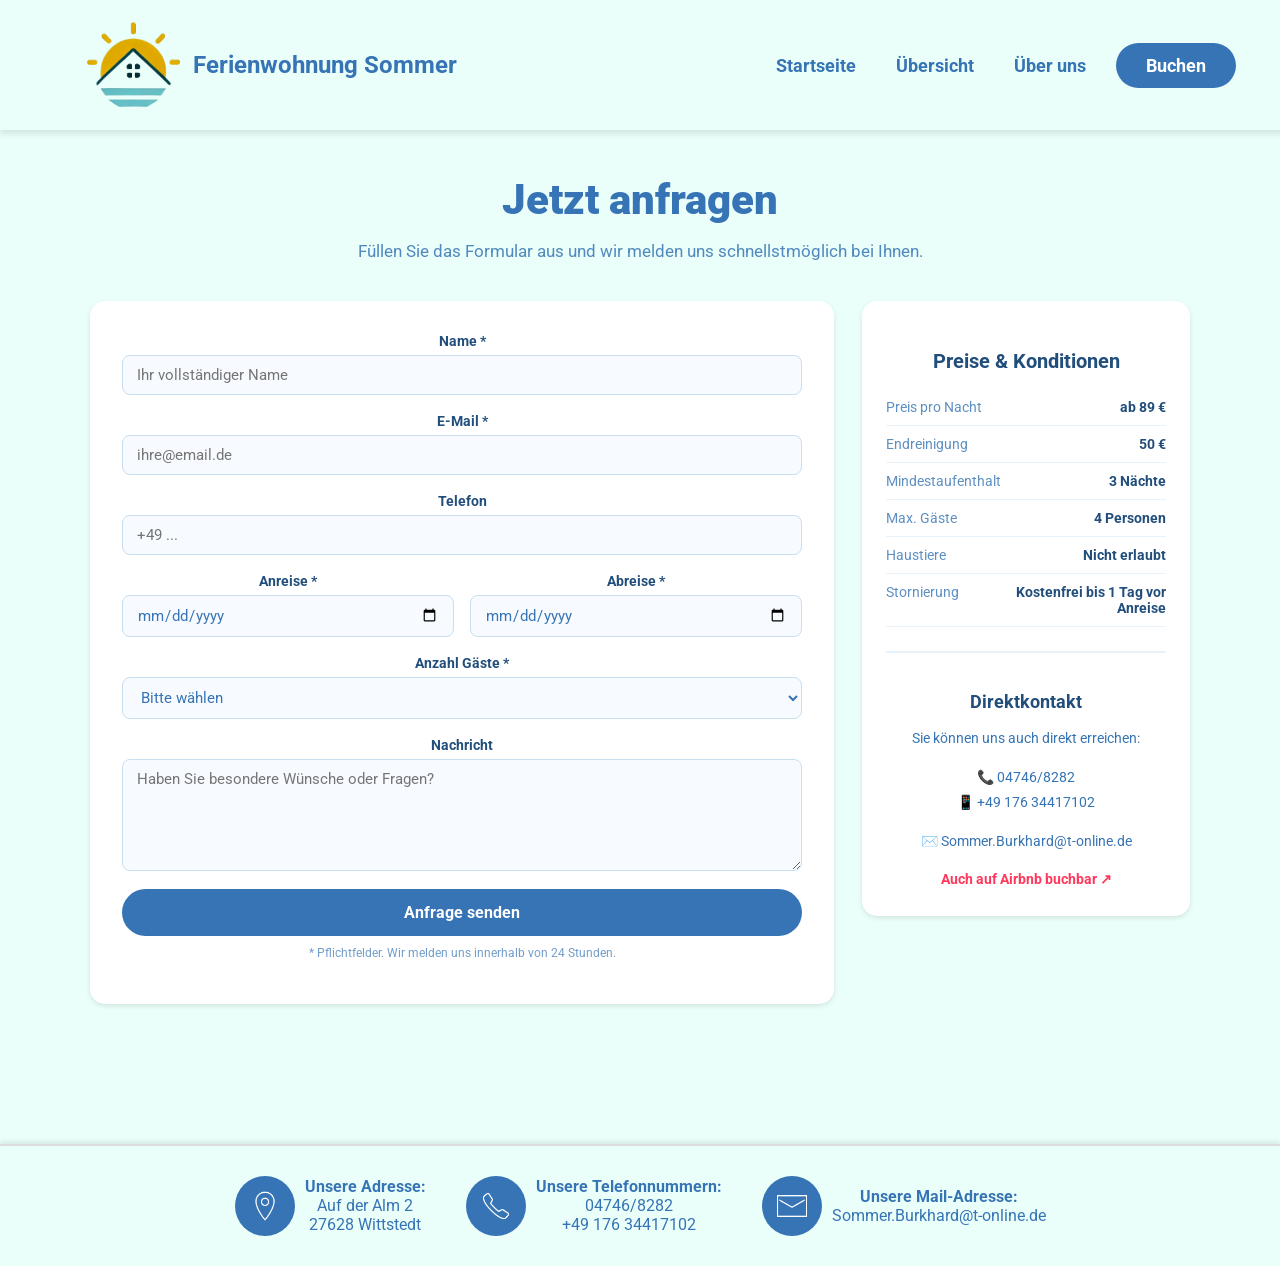
==== buchen.html @ d56ddfed "Logo fix" ====
<!DOCTYPE html>
<html lang="de">
<head>
    <meta charset="UTF-8">
    <meta name="viewport" content="width=device-width, initial-scale=1.0">
    <title>Buchen – Ferienwohnung Sommer</title>
    <link href="https://fonts.googleapis.com/css2?family=Roboto:wght@400;700;900&display=swap" rel="stylesheet">
    <link rel="stylesheet" href="static/css/style.css">
    <link rel="stylesheet" href="static/css/buchen.css">
    <script defer src="static/js/buchen.js"></script>
</head>
<body>

    <header>
        <div class="header-container">
            <div class="logo">
                <img src="static/images/logo.png" alt="Logo">
                <h1>Ferienwohnung Sommer</h1>
            </div>
            <nav>
                <ul>
                    <li><a href="index.html">Startseite</a></li>
                    <li><a href="uebersicht.html">Übersicht</a></li>
                    <li><a href="ueber_uns.html">Über uns</a></li>
                    <li><a href="buchen.html" class="button">Buchen</a></li>
                </ul>
            </nav>
        </div>
    </header>

    <main class="buchen-main">

        <section class="buchen-hero">
            <h2>Jetzt anfragen</h2>
            <p>Füllen Sie das Formular aus und wir melden uns schnellstmöglich bei Ihnen.</p>
        </section>

        <section class="buchen-layout">

            <!-- FORMULAR -->
            <div class="buchen-form-box">
                <form id="buchungsformular" action="mailto:Sommer.Burkhard@t-online.de" method="get">

                    <div class="form-group">
                        <label for="name">Name *</label>
                        <input type="text" id="name" name="name" placeholder="Ihr vollständiger Name" required>
                    </div>

                    <div class="form-group">
                        <label for="email">E-Mail *</label>
                        <input type="email" id="email" name="email" placeholder="ihre@email.de" required>
                    </div>

                    <div class="form-group">
                        <label for="telefon">Telefon</label>
                        <input type="tel" id="telefon" name="telefon" placeholder="+49 ...">
                    </div>

                    <div class="form-row">
                        <div class="form-group">
                            <label for="anreise">Anreise *</label>
                            <input type="date" id="anreise" name="anreise" required>
                        </div>
                        <div class="form-group">
                            <label for="abreise">Abreise *</label>
                            <input type="date" id="abreise" name="abreise" required>
                        </div>
                    </div>

                    <div class="form-group">
                        <label for="gaeste">Anzahl Gäste *</label>
                        <select id="gaeste" name="gaeste" required>
                            <option value="" disabled selected>Bitte wählen</option>
                            <option value="1">1 Person</option>
                            <option value="2">2 Personen</option>
                            <option value="3">3 Personen</option>
                            <option value="4">4 Personen</option>
                        </select>
                    </div>

                    <div class="form-group">
                        <label for="nachricht">Nachricht</label>
                        <textarea id="nachricht" name="nachricht" rows="4" placeholder="Haben Sie besondere Wünsche oder Fragen?"></textarea>
                    </div>

                    <div id="preis-info" class="preis-info hidden">
                        <span id="preis-text"></span>
                    </div>

                    <button type="submit" class="submit-button">Anfrage senden</button>
                    <p class="form-hinweis">* Pflichtfelder. Wir melden uns innerhalb von 24 Stunden.</p>
                </form>
            </div>

            <!-- INFO-PANEL -->
            <div class="buchen-info-box">
                <h3>Preise &amp; Konditionen</h3>
                <div class="info-item">
                    <span class="info-label">Preis pro Nacht</span>
                    <span class="info-value">ab 89 €</span>
                </div>
                <div class="info-item">
                    <span class="info-label">Endreinigung</span>
                    <span class="info-value">50 €</span>
                </div>
                <div class="info-item">
                    <span class="info-label">Mindestaufenthalt</span>
                    <span class="info-value">3 Nächte</span>
                </div>
                <div class="info-item">
                    <span class="info-label">Max. Gäste</span>
                    <span class="info-value">4 Personen</span>
                </div>
                <div class="info-item">
                    <span class="info-label">Haustiere</span>
                    <span class="info-value">Nicht erlaubt</span>
                </div>
                <div class="info-item">
                    <span class="info-label">Stornierung</span>
                    <span class="info-value">Kostenfrei bis 1 Tag vor Anreise</span>
                </div>

                <div class="direktkontakt">
                    <h3>Direktkontakt</h3>
                    <p>Sie können uns auch direkt erreichen:</p>
                    <p>📞 04746/8282<br>📱 +49 176 34417102</p>
                    <p>✉️ Sommer.Burkhard@t-online.de</p>
                    <a href="https://www.airbnb.de" target="_blank" class="airbnb-link">Auch auf Airbnb buchbar ↗</a>
                </div>
            </div>

        </section>
    </main>

    <footer class="footer">
        <div class="footer-section">
            <div class="footer-icon">
                <img src="static/images/FooterIcon_Location.png" alt="Adresse">
            </div>
            <div>
                <strong>Unsere Adresse:</strong><br>
                Auf der Alm 2<br>
                27628 Wittstedt
            </div>
        </div>
        <div class="footer-section">
            <div class="footer-icon">
                <img src="static/images/FooterIcon_Phone.png" alt="Telefon">
            </div>
            <div>
                <strong>Unsere Telefonnummern:</strong><br>
                04746/8282<br>
                +49 176 34417102
            </div>
        </div>
        <div class="footer-section">
            <div class="footer-icon">
                <img src="static/images/FooterIcon_Mail.png" alt="E-Mail">
            </div>
            <div>
                <strong>Unsere Mail-Adresse:</strong><br>
                Sommer.Burkhard@t-online.de
            </div>
        </div>
    </footer>

</body>
</html>
---- static/css/style.css ----
body {
    font-family: 'Roboto', sans-serif;
    background-color: #EAFFFA;
    text-align: center;
    margin: 0;
    padding: 0;
    color: #3674B5;
}

/* HEADER */
header {
    display: flex;
    justify-content: center;
    align-items: center;
    background-color: #EAFFFA;
    padding: 20px;
    position: fixed;
    width: 100%;
    top: 0;
    left: 0;
    z-index: 1000;
    box-shadow: 0 4px 6px rgba(0, 0, 0, 0.1);
}

.header-container {
    display: flex;
    width: 90%;
    max-width: 1200px;
    justify-content: space-between;
    align-items: center;
}

.logo {
    display: flex;
    align-items: center;
}

.logo img {
    height: 90px;
    margin-right: 10px;
}

.logo h1 {
    font-size: 24px;
    font-weight: 700;
    color: #3674B5;
    margin: 0;
}

/* NAVIGATION */
nav {
    display: flex;
    align-items: center;
}

nav ul {
    list-style: none;
    padding: 0;
    display: flex;
    gap: 20px;
    align-items: center;
    flex-wrap: wrap;
}

nav ul li {
    display: inline;
}

nav ul li a {
    text-decoration: none;
    color: #3674B5;
    font-weight: bold;
    font-size: 18px;
    padding: 5px 10px;
    transition: color 0.3s ease-in-out;
}

nav ul li a:hover {
    color: #2a5a8f;
}

/* NAVIGATION UNDERLINE ACTIV */
nav ul li a.active {
    text-decoration: none;
    position: relative;
    padding-bottom: 5px; 
    display: inline-block; 
    border-bottom: 3px solid #3674B5;
}

/* NAVIGATION BAR BUTTONS */
.button {
    display: inline-block;
    background-color: #3674B5;
    color: white;
    padding: 12px 30px;
    text-decoration: none;
    border-radius: 30px;
    font-weight: bold;
    white-space: nowrap;
    transition: background-color 0.3s ease-in-out, transform 0.2s ease-in-out;
}

.button:hover {
    background-color: #2a5a8f;
    color: white;
    transform: scale(1.05);
}

/* SLIDER */
.slideshow-container {
    display: flex;
    flex-direction: column;
    align-items: center;
    position: relative;
    width: 90%;
    max-width: 1300px;
    height: 550px;          /* ← feste Höhe für alle Slides */
    margin: 150px auto 20px;
    overflow: hidden;
    border-radius: 15px;
}

.mySlides {
    width: 100%;
    height: 100%;           /* ← füllt den Container */
    display: none;
    border-radius: 15px;
}

.mySlides img {
    width: 100%;
    height: 100%;           /* ← füllt den Slide */
    object-fit: cover;      /* ← Bild wird zugeschnitten, nicht verzerrt */
    object-position: center;/* ← zentriert ausschneiden */
    border-radius: 15px;
    display: block;
}
  
/* SLIDER BUTTONS */
.prev, .next {
    position: absolute;
    top: 50%;
    background-color: #A1E3F9;
    color: #3674B5;
    padding: 7px;
    cursor: pointer;
    font-size: 20px;
    border-radius: 50%;
    box-shadow: 0 3px 8px rgba(0, 0, 0, 0.5);
    transition: transform 0.3s
}

    /* HOVER EFFECT SLIDER BUTTONS */
.prev:hover, .next:hover {
    background-color: #2a5a8f;
    color: #A1E3F9; 
    transform: scale(1.1); 
}

    /* POSTION SLIDER BUTTONS */
.next {
    right: 10px;
}

.prev {
    left: 10px;
}

/* Fading animation */
.fade {
    animation-name: fade;
    animation-duration: 1.5s;
}
  
@keyframes fade {
    from {opacity: .4}
    to {opacity: 1}
}

/* Welcome Title */
.welcome-title {
    font-size: 40px;
    font-weight: 900;
    text-align: center;
    color: #3674B5;
    margin-top: 40px;
}

/* Info Boxen */
.info-container {
    display: flex;
    flex-direction: column;
    align-items: center;
    max-width: 1000px;
    margin: auto;
    gap: 40px;
}

.info-box {
    display: flex;
    flex-direction: row;
    align-items: center;
    gap: 20px;
    width: 90%;
    max-width: 900px;
    background: white;
    padding: 20px;
    border-radius: 15px;
    box-shadow: 0 2px 5px rgba(0,0,0,0.1);
}

.info-box.reverse {
    flex-direction: row-reverse;
}

.info-box img {
    width: 400px;
    height: 300px;
    object-fit: cover;
    border-radius: 15px;
}

.info-text {
    width: 55%;
    text-align: left;

}

.info-text h3 {
    color: #224E7C;
    font-size: 30px;
}

.info-text p {
    font-size: 15px;
}


/* Footer */
.footer {
  background-color: #EAFFFA;
  display: flex;
  justify-content: center;
  gap: 40px;
  padding: 30px 20px;
  border-top: 2px solid #ddd;
  box-shadow: 0 -2px 5px rgba(0, 0, 0, 0.1);
  flex-wrap: wrap;
  margin-top: 80px;
}

.footer-section {
  display: flex;
  align-items: center;
  gap: 10px;
  max-width: 300px;
}

.footer-icon {
    background-color: #3674B5;
    border-radius: 50%;
    width: 60px; 
    height: 60px;
    display: flex;
    align-items: center;
    justify-content: center;
  }

.footer-icon img {
    width: 30px;   
    object-fit: contain; 

}
---- static/css/buchen.css ----
/* BUCHEN – buchen.css */

.buchen-main {
    max-width: 1100px;
    margin: 0 auto;
    padding: 140px 20px 60px;
}

.buchen-hero {
    text-align: center;
    margin-bottom: 40px;
}

.buchen-hero h2 {
    font-size: 42px;
    font-weight: 900;
    color: #3674B5;
    margin-bottom: 10px;
}

.buchen-hero p {
    font-size: 17px;
    color: #3674B5;
    opacity: 0.85;
}

/* LAYOUT: Formular + Info nebeneinander */
.buchen-layout {
    display: flex;
    gap: 28px;
    align-items: flex-start;
    flex-wrap: wrap;
}

/* FORMULAR-BOX */
.buchen-form-box {
    flex: 1 1 500px;
    background: white;
    border-radius: 15px;
    box-shadow: 0 2px 5px rgba(0,0,0,0.1);
    padding: 32px;
}

.form-group {
    display: flex;
    flex-direction: column;
    margin-bottom: 18px;
}

.form-group label {
    font-weight: 700;
    color: #224E7C;
    font-size: 14px;
    margin-bottom: 6px;
}

.form-group input,
.form-group select,
.form-group textarea {
    border: 1.5px solid #c8dff0;
    border-radius: 8px;
    padding: 10px 14px;
    font-size: 15px;
    font-family: 'Roboto', sans-serif;
    color: #3674B5;
    background: #f7fbff;
    transition: border-color 0.2s ease;
    outline: none;
}

.form-group input:focus,
.form-group select:focus,
.form-group textarea:focus {
    border-color: #3674B5;
    background: white;
}

.form-group textarea {
    resize: vertical;
    min-height: 90px;
}

/* Zwei Felder nebeneinander (Datum) */
.form-row {
    display: flex;
    gap: 16px;
}

.form-row .form-group {
    flex: 1;
}

/* Preis-Kalkulation */
.preis-info {
    background: #eafffa;
    border: 1.5px solid #A1E3F9;
    border-radius: 8px;
    padding: 12px 16px;
    color: #224E7C;
    font-weight: 700;
    font-size: 15px;
    margin-bottom: 16px;
    transition: all 0.3s ease;
}

.preis-info.hidden {
    display: none;
}

/* Absendebutton */
.submit-button {
    width: 100%;
    background-color: #3674B5;
    color: white;
    border: none;
    border-radius: 30px;
    padding: 14px;
    font-size: 16px;
    font-weight: 700;
    font-family: 'Roboto', sans-serif;
    cursor: pointer;
    transition: background-color 0.3s ease, transform 0.2s ease;
}

.submit-button:hover {
    background-color: #2a5a8f;
    transform: scale(1.02);
}

.form-hinweis {
    text-align: center;
    font-size: 12px;
    color: #3674B5;
    opacity: 0.7;
    margin-top: 10px;
}

/* INFO-PANEL rechts */
.buchen-info-box {
    flex: 0 0 280px;
    background: white;
    border-radius: 15px;
    box-shadow: 0 2px 5px rgba(0,0,0,0.1);
    padding: 28px 24px;
}

.buchen-info-box h3 {
    color: #224E7C;
    font-size: 20px;
    margin-bottom: 16px;
}

.info-item {
    display: flex;
    justify-content: space-between;
    align-items: flex-start;
    padding: 10px 0;
    border-bottom: 1px solid #e8f2fb;
    gap: 10px;
}

.info-item:last-of-type {
    border-bottom: none;
}

.info-label {
    font-size: 14px;
    color: #3674B5;
    opacity: 0.8;
}

.info-value {
    font-size: 14px;
    font-weight: 700;
    color: #224E7C;
    text-align: right;
}

/* Direktkontakt */
.direktkontakt {
    margin-top: 24px;
    padding-top: 20px;
    border-top: 2px solid #e8f2fb;
}

.direktkontakt h3 {
    color: #224E7C;
    font-size: 18px;
    margin-bottom: 10px;
}

.direktkontakt p {
    font-size: 14px;
    color: #3674B5;
    line-height: 1.8;
    margin-bottom: 8px;
}

.airbnb-link {
    display: inline-block;
    margin-top: 8px;
    color: #ff385c;
    font-weight: 700;
    font-size: 14px;
    text-decoration: none;
    transition: opacity 0.2s;
}

.airbnb-link:hover {
    opacity: 0.75;
}

/* Karte auf Übersichtsseite */
.karte-section {
    width: 80%;
    margin: 10px auto 40px;
    background: white;
    border-radius: 15px;
    box-shadow: 0 2px 5px rgba(0,0,0,0.1);
    padding: 14px 16px 16px;
}

.karte-head {
    color: #224E7C;
    font-size: 30px;
    text-align: left;
    margin-bottom: 12px;
}

.karte-container {
    border-radius: 12px;
    overflow: hidden;
}

/* RESPONSIVE */
@media (max-width: 800px) {
    .buchen-layout {
        flex-direction: column;
    }

    .buchen-info-box {
        flex: 1 1 100%;
    }

    .form-row {
        flex-direction: column;
    }
}

@media (max-width: 500px) {
    .buchen-hero h2 {
        font-size: 30px;
    }

    .buchen-form-box {
        padding: 20px;
    }
}
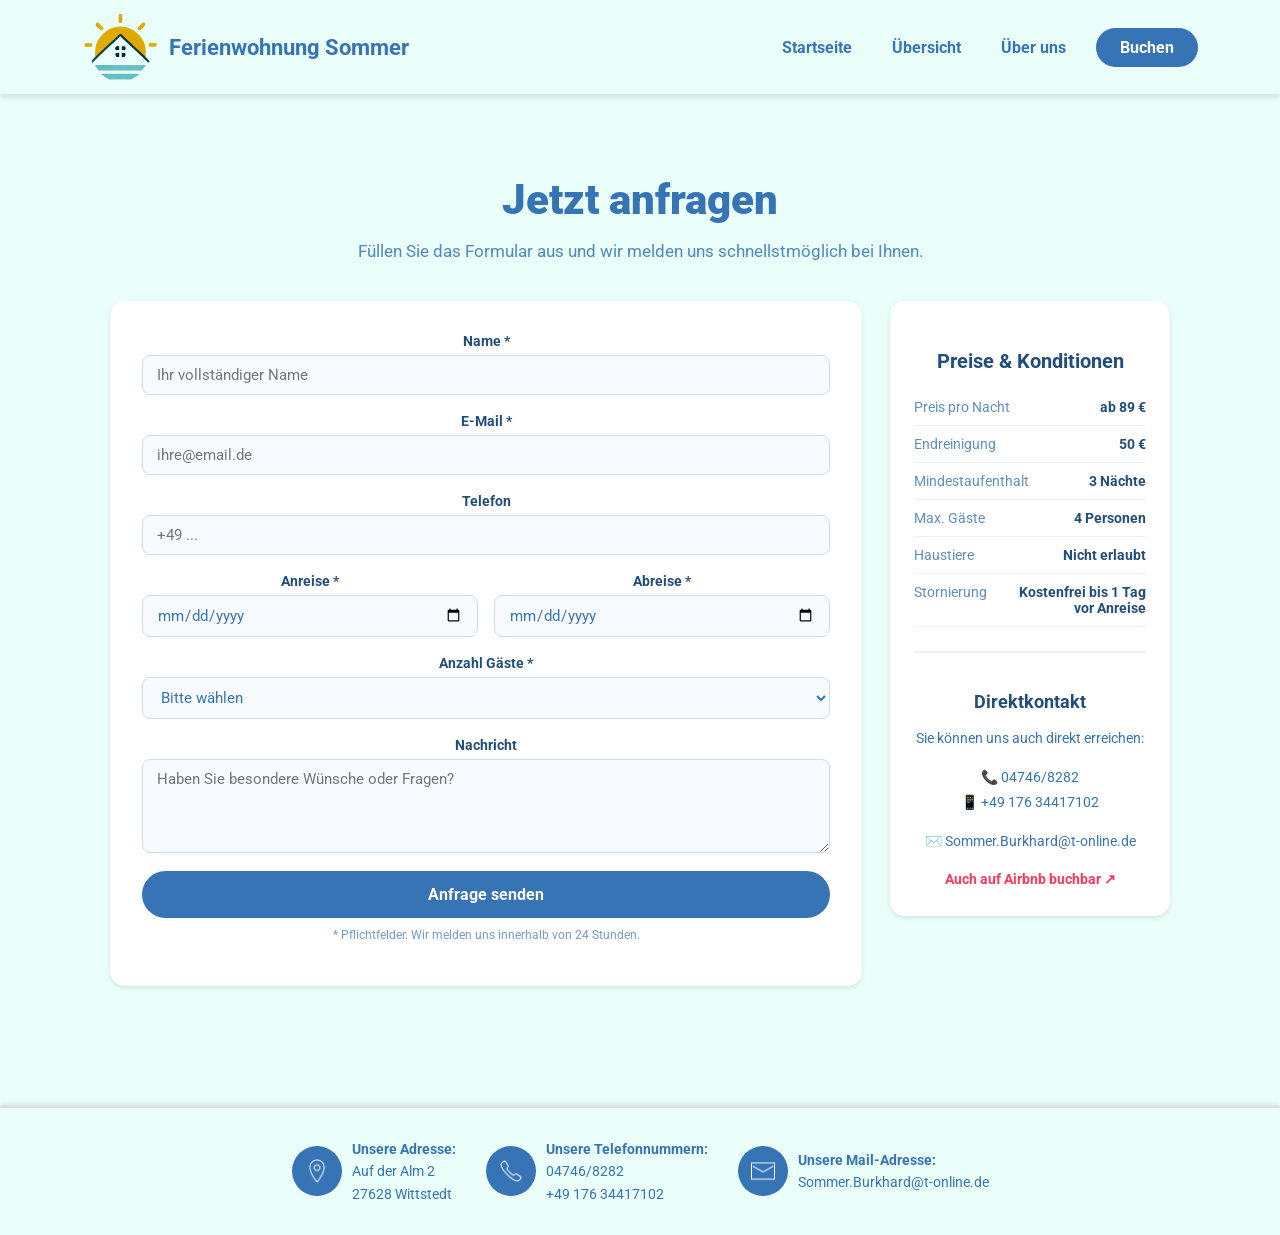
==== commit 08a06d39: "mobile version" ====
--- a/buchen.html
+++ b/buchen.html
@@ -8,6 +8,7 @@
     <link rel="stylesheet" href="static/css/style.css">
     <link rel="stylesheet" href="static/css/buchen.css">
     <script defer src="static/js/buchen.js"></script>
+    <script defer src="static/js/script.js"></script>
 </head>
 <body>
 
@@ -17,7 +18,8 @@
                 <img src="static/images/logo.png" alt="Logo">
                 <h1>Ferienwohnung Sommer</h1>
             </div>
-            <nav>
+            <button class="hamburger" id="hamburger" aria-label="Menü öffnen"><span></span><span></span><span></span></button>
+            <nav id="main-nav">
                 <ul>
                     <li><a href="index.html">Startseite</a></li>
                     <li><a href="uebersicht.html">Übersicht</a></li>
@@ -165,4 +167,4 @@
     </footer>
 
 </body>
-</html>+</html>
--- a/static/css/style.css
+++ b/static/css/style.css
@@ -1,3 +1,8 @@
+/* ===== BASE ===== */
+* {
+    box-sizing: border-box;
+}
+
 body {
     font-family: 'Roboto', sans-serif;
     background-color: #EAFFFA;
@@ -7,13 +12,13 @@
     color: #3674B5;
 }
 
-/* HEADER */
+/* ===== HEADER ===== */
 header {
     display: flex;
     justify-content: center;
     align-items: center;
     background-color: #EAFFFA;
-    padding: 20px;
+    padding: 12px 20px;
     position: fixed;
     width: 100%;
     top: 0;
@@ -36,18 +41,18 @@
 }
 
 .logo img {
-    height: 90px;
+    height: 70px;
     margin-right: 10px;
 }
 
 .logo h1 {
-    font-size: 24px;
+    font-size: 22px;
     font-weight: 700;
     color: #3674B5;
     margin: 0;
 }
 
-/* NAVIGATION */
+/* ===== NAVIGATION ===== */
 nav {
     display: flex;
     align-items: center;
@@ -56,21 +61,17 @@
 nav ul {
     list-style: none;
     padding: 0;
+    margin: 0;
     display: flex;
     gap: 20px;
     align-items: center;
-    flex-wrap: wrap;
-}
-
-nav ul li {
-    display: inline;
 }
 
 nav ul li a {
     text-decoration: none;
     color: #3674B5;
     font-weight: bold;
-    font-size: 18px;
+    font-size: 16px;
     padding: 5px 10px;
     transition: color 0.3s ease-in-out;
 }
@@ -79,21 +80,51 @@
     color: #2a5a8f;
 }
 
-/* NAVIGATION UNDERLINE ACTIV */
 nav ul li a.active {
-    text-decoration: none;
     position: relative;
-    padding-bottom: 5px; 
-    display: inline-block; 
+    padding-bottom: 5px;
+    display: inline-block;
     border-bottom: 3px solid #3674B5;
 }
 
-/* NAVIGATION BAR BUTTONS */
+/* ===== HAMBURGER MENÜ ===== */
+.hamburger {
+    display: none;
+    flex-direction: column;
+    gap: 5px;
+    cursor: pointer;
+    padding: 5px;
+    background: none;
+    border: none;
+    z-index: 1100;
+}
+
+.hamburger span {
+    display: block;
+    width: 26px;
+    height: 3px;
+    background-color: #3674B5;
+    border-radius: 3px;
+    transition: all 0.3s ease;
+}
+
+/* Hamburger Animation wenn offen */
+.hamburger.open span:nth-child(1) {
+    transform: translateY(8px) rotate(45deg);
+}
+.hamburger.open span:nth-child(2) {
+    opacity: 0;
+}
+.hamburger.open span:nth-child(3) {
+    transform: translateY(-8px) rotate(-45deg);
+}
+
+/* ===== BUTTON ===== */
 .button {
     display: inline-block;
     background-color: #3674B5;
-    color: white;
-    padding: 12px 30px;
+    color: white !important;
+    padding: 10px 24px;
     text-decoration: none;
     border-radius: 30px;
     font-weight: bold;
@@ -103,98 +134,92 @@
 
 .button:hover {
     background-color: #2a5a8f;
-    color: white;
     transform: scale(1.05);
 }
 
-/* SLIDER */
+/* ===== SLIDER ===== */
 .slideshow-container {
-    display: flex;
-    flex-direction: column;
-    align-items: center;
     position: relative;
     width: 90%;
     max-width: 1300px;
-    height: 550px;          /* ← feste Höhe für alle Slides */
-    margin: 150px auto 20px;
+    height: 550px;
+    margin: 110px auto 20px;
     overflow: hidden;
     border-radius: 15px;
 }
 
 .mySlides {
     width: 100%;
-    height: 100%;           /* ← füllt den Container */
+    height: 100%;
     display: none;
-    border-radius: 15px;
 }
 
 .mySlides img {
     width: 100%;
-    height: 100%;           /* ← füllt den Slide */
-    object-fit: cover;      /* ← Bild wird zugeschnitten, nicht verzerrt */
-    object-position: center;/* ← zentriert ausschneiden */
+    height: 100%;
+    object-fit: cover;
+    object-position: center;
     border-radius: 15px;
     display: block;
 }
-  
-/* SLIDER BUTTONS */
+
+/* Slider Buttons */
 .prev, .next {
     position: absolute;
     top: 50%;
+    transform: translateY(-50%);
     background-color: #A1E3F9;
     color: #3674B5;
-    padding: 7px;
+    padding: 8px 10px;
     cursor: pointer;
     font-size: 20px;
     border-radius: 50%;
     box-shadow: 0 3px 8px rgba(0, 0, 0, 0.5);
-    transition: transform 0.3s
-}
-
-    /* HOVER EFFECT SLIDER BUTTONS */
+    transition: transform 0.3s, background-color 0.3s;
+    user-select: none;
+    z-index: 10;
+}
+
 .prev:hover, .next:hover {
     background-color: #2a5a8f;
-    color: #A1E3F9; 
-    transform: scale(1.1); 
-}
-
-    /* POSTION SLIDER BUTTONS */
-.next {
-    right: 10px;
-}
-
-.prev {
-    left: 10px;
-}
+    color: #A1E3F9;
+    transform: translateY(-50%) scale(1.1);
+}
+
+.next { right: 10px; }
+.prev { left: 10px; }
 
 /* Fading animation */
 .fade {
     animation-name: fade;
     animation-duration: 1.5s;
 }
-  
+
 @keyframes fade {
-    from {opacity: .4}
-    to {opacity: 1}
-}
-
-/* Welcome Title */
+    from { opacity: .4 }
+    to { opacity: 1 }
+}
+
+/* ===== WELCOME TITLE ===== */
 .welcome-title {
-    font-size: 40px;
+    font-size: 38px;
     font-weight: 900;
     text-align: center;
     color: #3674B5;
     margin-top: 40px;
-}
-
-/* Info Boxen */
+    margin-bottom: 10px;
+    padding: 0 16px;
+}
+
+/* ===== INFO BOXEN ===== */
 .info-container {
     display: flex;
     flex-direction: column;
     align-items: center;
     max-width: 1000px;
     margin: auto;
-    gap: 40px;
+    gap: 30px;
+    padding: 0 16px 20px;
 }
 
 .info-box {
@@ -202,7 +227,7 @@
     flex-direction: row;
     align-items: center;
     gap: 20px;
-    width: 90%;
+    width: 100%;
     max-width: 900px;
     background: white;
     padding: 20px;
@@ -215,60 +240,201 @@
 }
 
 .info-box img {
-    width: 400px;
-    height: 300px;
+    width: 40%;
+    max-width: 380px;
+    height: 260px;
     object-fit: cover;
-    border-radius: 15px;
+    border-radius: 12px;
+    flex-shrink: 0;
 }
 
 .info-text {
-    width: 55%;
+    flex: 1;
     text-align: left;
-
 }
 
 .info-text h3 {
     color: #224E7C;
-    font-size: 30px;
+    font-size: 26px;
+    margin-bottom: 10px;
 }
 
 .info-text p {
     font-size: 15px;
-}
-
-
-/* Footer */
+    line-height: 1.6;
+}
+
+/* ===== FOOTER ===== */
 .footer {
-  background-color: #EAFFFA;
-  display: flex;
-  justify-content: center;
-  gap: 40px;
-  padding: 30px 20px;
-  border-top: 2px solid #ddd;
-  box-shadow: 0 -2px 5px rgba(0, 0, 0, 0.1);
-  flex-wrap: wrap;
-  margin-top: 80px;
+    background-color: #EAFFFA;
+    display: flex;
+    justify-content: center;
+    gap: 30px;
+    padding: 30px 20px;
+    border-top: 2px solid #ddd;
+    box-shadow: 0 -2px 5px rgba(0, 0, 0, 0.1);
+    flex-wrap: wrap;
+    margin-top: 60px;
 }
 
 .footer-section {
-  display: flex;
-  align-items: center;
-  gap: 10px;
-  max-width: 300px;
+    display: flex;
+    align-items: center;
+    gap: 10px;
+    max-width: 280px;
+    text-align: left;
 }
 
 .footer-icon {
     background-color: #3674B5;
     border-radius: 50%;
-    width: 60px; 
-    height: 60px;
+    width: 50px;
+    height: 50px;
     display: flex;
     align-items: center;
     justify-content: center;
-  }
+    flex-shrink: 0;
+}
 
 .footer-icon img {
-    width: 30px;   
-    object-fit: contain; 
-
-}
+    width: 24px;
+    object-fit: contain;
+}
+
+.footer-section div {
+    font-size: 14px;
+    color: #3674B5;
+    line-height: 1.6;
+}
+
+/* ===== RESPONSIVE – TABLET (max 900px) ===== */
+@media (max-width: 900px) {
+
+    .logo img {
+        height: 55px;
+    }
+
+    .logo h1 {
+        font-size: 18px;
+    }
+
+    nav ul li a {
+        font-size: 15px;
+    }
+
+    .slideshow-container {
+        height: 380px;
+        margin-top: 90px;
+    }
+
+    .welcome-title {
+        font-size: 30px;
+    }
+
+    .info-box {
+        flex-direction: column !important;
+        text-align: center;
+    }
+
+    .info-box img {
+        width: 100%;
+        max-width: 100%;
+        height: 220px;
+    }
+
+    .info-text {
+        text-align: center;
+    }
+
+    .info-text h3 {
+        font-size: 22px;
+    }
+}
+
+/* ===== RESPONSIVE – HANDY (max 600px) ===== */
+@media (max-width: 600px) {
+
+    /* Header */
+    .logo h1 {
+        font-size: 15px;
+    }
+
+    .logo img {
+        height: 45px;
+    }
+
+    /* Hamburger anzeigen */
+    .hamburger {
+        display: flex;
+    }
+
+    /* Nav verstecken – wird per JS ein/ausgeklappt */
+    nav {
+        display: none;
+        position: fixed;
+        top: 0;
+        left: 0;
+        width: 100%;
+        height: 100vh;
+        background-color: #EAFFFA;
+        flex-direction: column;
+        justify-content: center;
+        align-items: center;
+        z-index: 1050;
+    }
+
+    nav.open {
+        display: flex;
+    }
+
+    nav ul {
+        flex-direction: column;
+        gap: 28px;
+        text-align: center;
+    }
+
+    nav ul li a {
+        font-size: 22px;
+    }
+
+    /* Slider */
+    .slideshow-container {
+        height: 240px;
+        margin-top: 80px;
+        width: 95%;
+    }
+
+    /* Welcome */
+    .welcome-title {
+        font-size: 24px;
+    }
+
+    /* Info Boxen */
+    .info-box {
+        padding: 16px;
+    }
+
+    .info-box img {
+        height: 180px;
+    }
+
+    .info-text h3 {
+        font-size: 18px;
+    }
+
+    .info-text p {
+        font-size: 14px;
+    }
+
+    /* Footer */
+    .footer {
+        flex-direction: column;
+        align-items: center;
+        gap: 20px;
+    }
+
+    .footer-section {
+        max-width: 100%;
+        width: 90%;
+    }
+}
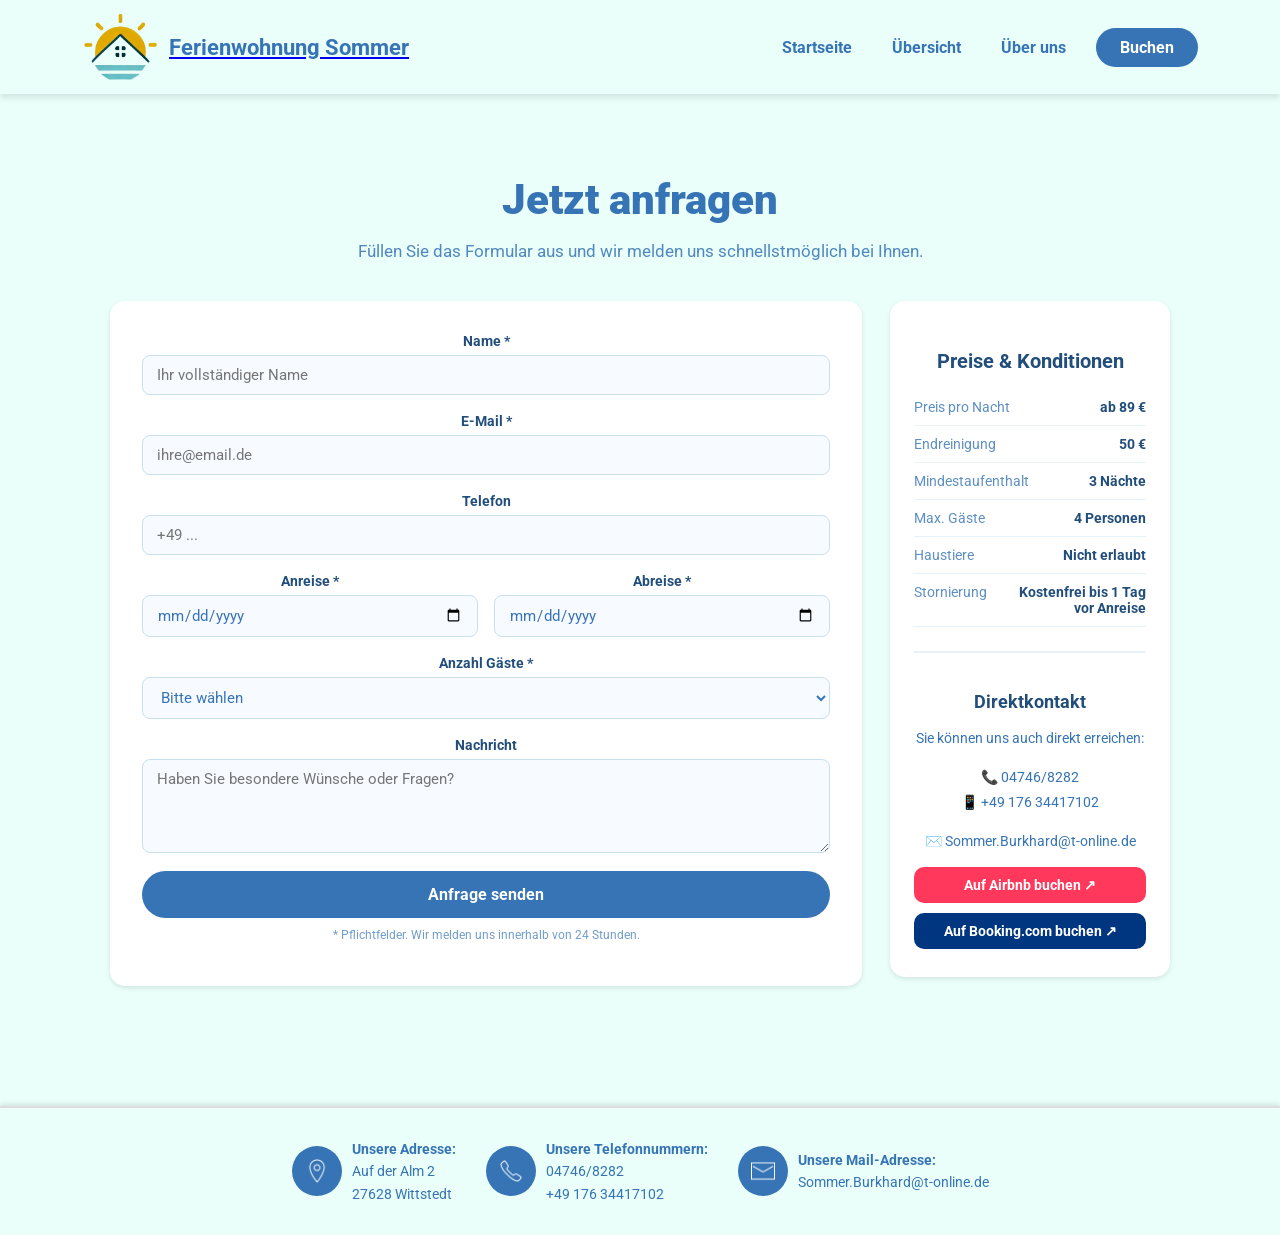
==== commit 066e91b8: "favicon, logo-link, booking button" ====
--- a/buchen.html
+++ b/buchen.html
@@ -2,23 +2,28 @@
 <html lang="de">
 <head>
     <meta charset="UTF-8">
+    <link rel="icon" type="image/png" href="static/images/logo.png">
     <meta name="viewport" content="width=device-width, initial-scale=1.0">
     <title>Buchen – Ferienwohnung Sommer</title>
     <link href="https://fonts.googleapis.com/css2?family=Roboto:wght@400;700;900&display=swap" rel="stylesheet">
     <link rel="stylesheet" href="static/css/style.css">
     <link rel="stylesheet" href="static/css/buchen.css">
+    <script defer src="static/js/script.js"></script>
     <script defer src="static/js/buchen.js"></script>
-    <script defer src="static/js/script.js"></script>
 </head>
 <body>
 
     <header>
         <div class="header-container">
-            <div class="logo">
+            <a href="index.html" class="logo">
                 <img src="static/images/logo.png" alt="Logo">
                 <h1>Ferienwohnung Sommer</h1>
-            </div>
-            <button class="hamburger" id="hamburger" aria-label="Menü öffnen"><span></span><span></span><span></span></button>
+            </a>
+            <button class="hamburger" id="hamburger" aria-label="Menü öffnen">
+                <span></span>
+                <span></span>
+                <span></span>
+            </button>
             <nav id="main-nav">
                 <ul>
                     <li><a href="index.html">Startseite</a></li>
@@ -39,7 +44,6 @@
 
         <section class="buchen-layout">
 
-            <!-- FORMULAR -->
             <div class="buchen-form-box">
                 <form id="buchungsformular" action="mailto:Sommer.Burkhard@t-online.de" method="get">
 
@@ -94,7 +98,6 @@
                 </form>
             </div>
 
-            <!-- INFO-PANEL -->
             <div class="buchen-info-box">
                 <h3>Preise &amp; Konditionen</h3>
                 <div class="info-item">
@@ -127,7 +130,10 @@
                     <p>Sie können uns auch direkt erreichen:</p>
                     <p>📞 04746/8282<br>📱 +49 176 34417102</p>
                     <p>✉️ Sommer.Burkhard@t-online.de</p>
-                    <a href="https://www.airbnb.de" target="_blank" class="airbnb-link">Auch auf Airbnb buchbar ↗</a>
+                    <div class="buchungs-links">
+                        <a href="https://www.airbnb.de/rooms/906484899622477127" target="_blank" class="buchungs-btn airbnb-btn">Auf Airbnb buchen ↗</a>
+                        <a href="https://www.booking.com/hotel/de/ferienwohnung-sommer-bramstedt.de.html" target="_blank" class="buchungs-btn booking-btn">Auf Booking.com buchen ↗</a>
+                    </div>
                 </div>
             </div>
 
@@ -167,4 +173,4 @@
     </footer>
 
 </body>
-</html>
+</html>
--- a/static/css/buchen.css
+++ b/static/css/buchen.css
@@ -24,7 +24,6 @@
     opacity: 0.85;
 }
 
-/* LAYOUT: Formular + Info nebeneinander */
 .buchen-layout {
     display: flex;
     gap: 28px;
@@ -32,7 +31,6 @@
     flex-wrap: wrap;
 }
 
-/* FORMULAR-BOX */
 .buchen-form-box {
     flex: 1 1 500px;
     background: white;
@@ -80,7 +78,6 @@
     min-height: 90px;
 }
 
-/* Zwei Felder nebeneinander (Datum) */
 .form-row {
     display: flex;
     gap: 16px;
@@ -90,7 +87,6 @@
     flex: 1;
 }
 
-/* Preis-Kalkulation */
 .preis-info {
     background: #eafffa;
     border: 1.5px solid #A1E3F9;
@@ -107,7 +103,6 @@
     display: none;
 }
 
-/* Absendebutton */
 .submit-button {
     width: 100%;
     background-color: #3674B5;
@@ -135,7 +130,6 @@
     margin-top: 10px;
 }
 
-/* INFO-PANEL rechts */
 .buchen-info-box {
     flex: 0 0 280px;
     background: white;
@@ -176,7 +170,6 @@
     text-align: right;
 }
 
-/* Direktkontakt */
 .direktkontakt {
     margin-top: 24px;
     padding-top: 20px;
@@ -210,36 +203,25 @@
     opacity: 0.75;
 }
 
-/* Karte auf Übersichtsseite */
-.karte-section {
-    width: 80%;
-    margin: 10px auto 40px;
-    background: white;
-    border-radius: 15px;
-    box-shadow: 0 2px 5px rgba(0,0,0,0.1);
-    padding: 14px 16px 16px;
-}
-
-.karte-head {
-    color: #224E7C;
-    font-size: 30px;
-    text-align: left;
-    margin-bottom: 12px;
-}
-
-.karte-container {
-    border-radius: 12px;
-    overflow: hidden;
-}
-
 /* RESPONSIVE */
 @media (max-width: 800px) {
+    .buchen-main {
+        padding: 100px 16px 40px;
+    }
+
     .buchen-layout {
         flex-direction: column;
+        align-items: stretch;
+    }
+
+    .buchen-form-box {
+        flex: 1 1 100%;
+        width: 100%;
     }
 
     .buchen-info-box {
         flex: 1 1 100%;
+        width: 100%;
     }
 
     .form-row {
@@ -249,10 +231,57 @@
 
 @media (max-width: 500px) {
     .buchen-hero h2 {
-        font-size: 30px;
+        font-size: 28px;
+    }
+
+    .buchen-hero p {
+        font-size: 14px;
     }
 
     .buchen-form-box {
-        padding: 20px;
-    }
+        padding: 16px;
+    }
+
+    .buchen-info-box {
+        padding: 16px;
+    }
+
+    .submit-button {
+        font-size: 15px;
+        padding: 12px;
+    }
+}
+
+/* Buchungs-Buttons */
+.buchungs-links {
+    display: flex;
+    flex-direction: column;
+    gap: 10px;
+    margin-top: 12px;
+}
+
+.buchungs-btn {
+    display: block;
+    text-align: center;
+    padding: 10px 16px;
+    border-radius: 10px;
+    font-weight: 700;
+    font-size: 14px;
+    text-decoration: none;
+    transition: opacity 0.2s, transform 0.2s;
+}
+
+.buchungs-btn:hover {
+    opacity: 0.85;
+    transform: scale(1.02);
+}
+
+.airbnb-btn {
+    background: #ff385c;
+    color: white;
+}
+
+.booking-btn {
+    background: #003580;
+    color: white;
 }
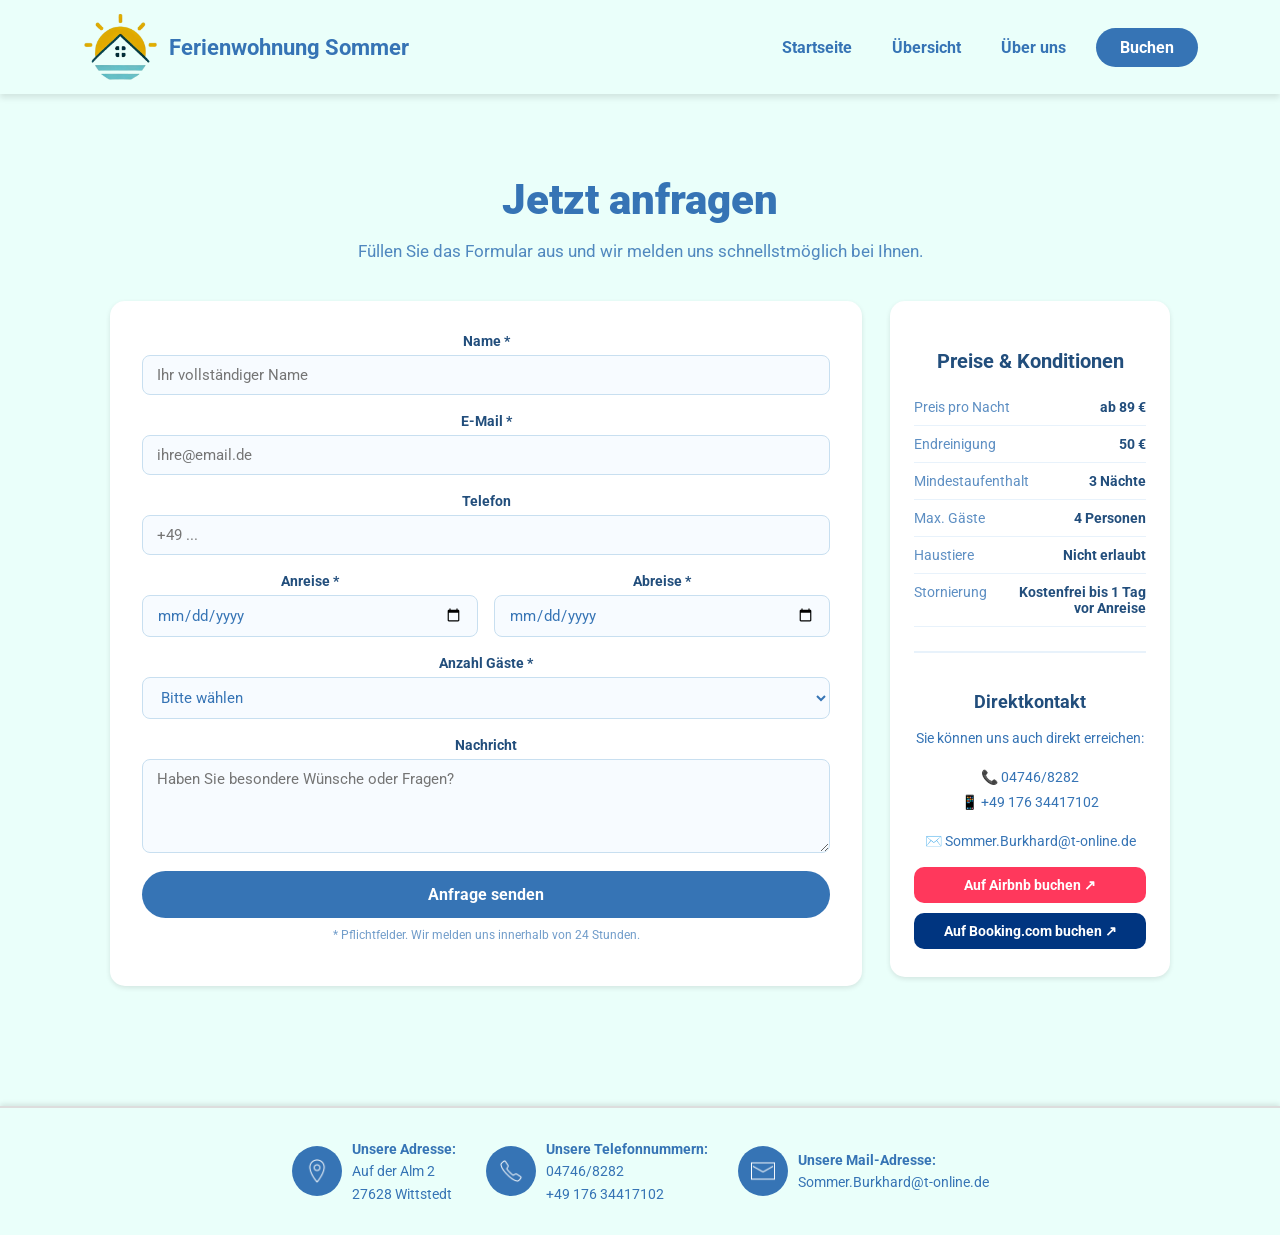
==== commit 1d7a0b72: "formspree kontaktformular" ====
--- a/buchen.html
+++ b/buchen.html
@@ -45,7 +45,7 @@
         <section class="buchen-layout">
 
             <div class="buchen-form-box">
-                <form id="buchungsformular" action="mailto:Sommer.Burkhard@t-online.de" method="get">
+                <form id="buchungsformular" action="https://formspree.io/f/xdayjjrl" method="POST">
 
                     <div class="form-group">
                         <label for="name">Name *</label>
--- a/static/css/style.css
+++ b/static/css/style.css
@@ -438,3 +438,14 @@
         width: 90%;
     }
 }
+
+/* Logo als Link */
+a.logo {
+    text-decoration: none;
+    display: flex;
+    align-items: center;
+}
+
+a.logo h1 {
+    color: #3674B5;
+}
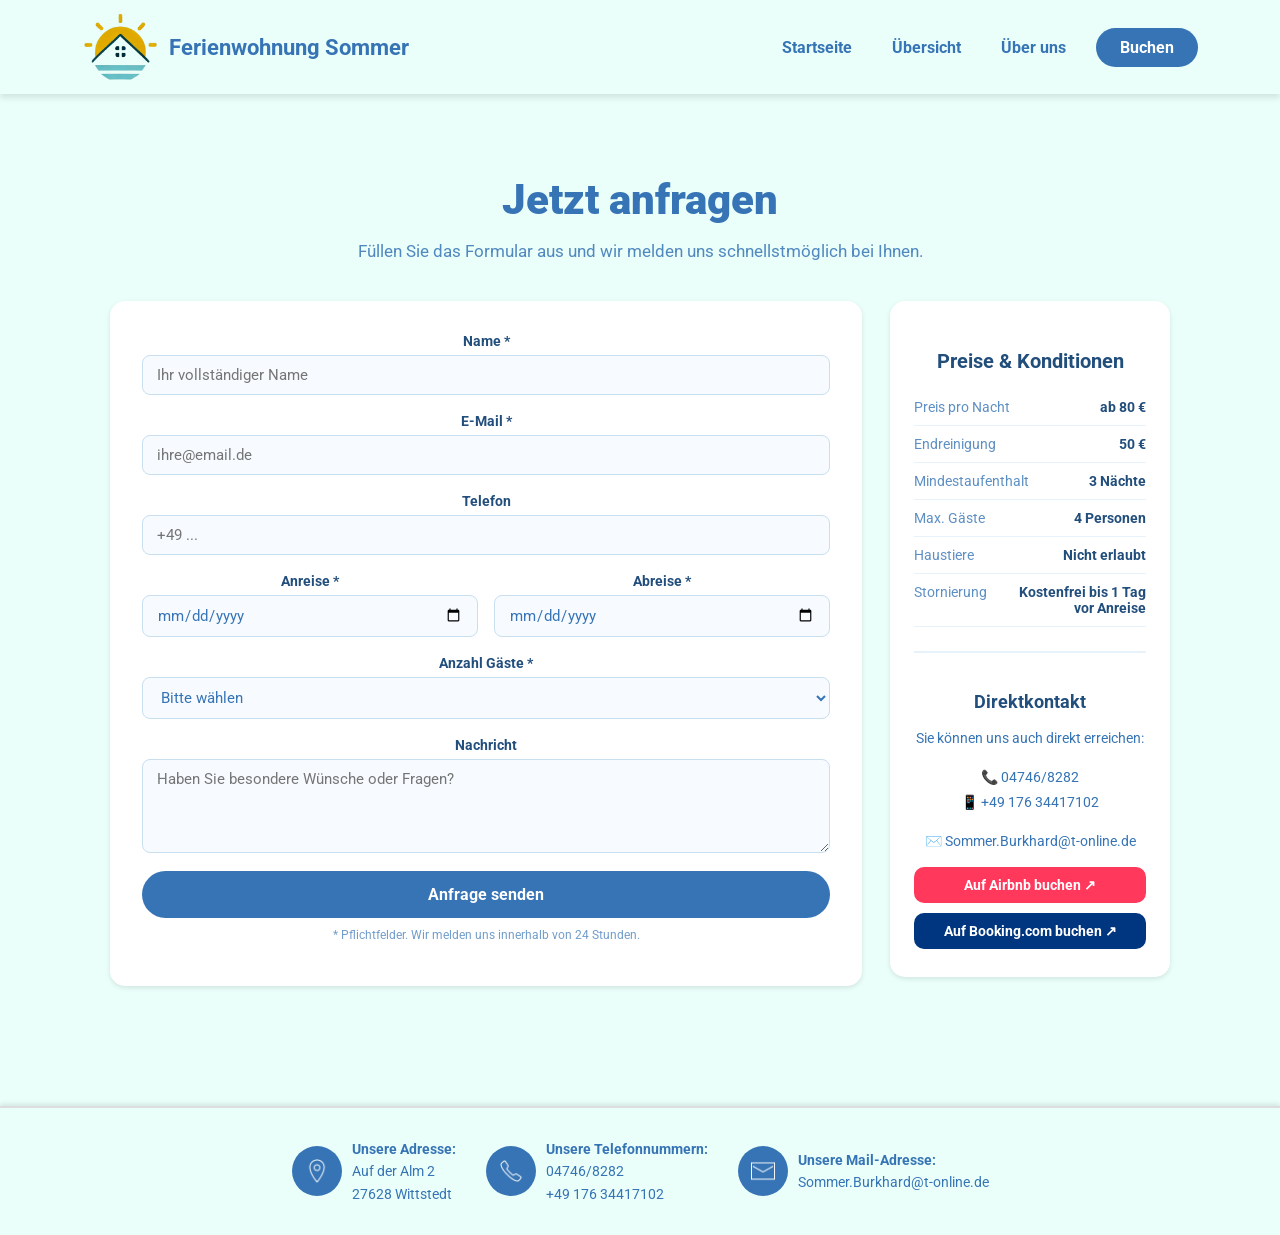
==== commit 649b2f63: "preis 80€ und text fix" ====
--- a/buchen.html
+++ b/buchen.html
@@ -102,7 +102,7 @@
                 <h3>Preise &amp; Konditionen</h3>
                 <div class="info-item">
                     <span class="info-label">Preis pro Nacht</span>
-                    <span class="info-value">ab 89 €</span>
+                    <span class="info-value">ab 80 €</span>
                 </div>
                 <div class="info-item">
                     <span class="info-label">Endreinigung</span>
@@ -131,7 +131,7 @@
                     <p>📞 04746/8282<br>📱 +49 176 34417102</p>
                     <p>✉️ Sommer.Burkhard@t-online.de</p>
                     <div class="buchungs-links">
-                        <a href="https://www.airbnb.de/rooms/906484899622477127" target="_blank" class="buchungs-btn airbnb-btn">Auf Airbnb buchen ↗</a>
+                        <a href="https://www.airbnb.de/rooms/906484809622477127" target="_blank" class="buchungs-btn airbnb-btn">Auf Airbnb buchen ↗</a>
                         <a href="https://www.booking.com/hotel/de/ferienwohnung-sommer-bramstedt.de.html" target="_blank" class="buchungs-btn booking-btn">Auf Booking.com buchen ↗</a>
                     </div>
                 </div>
